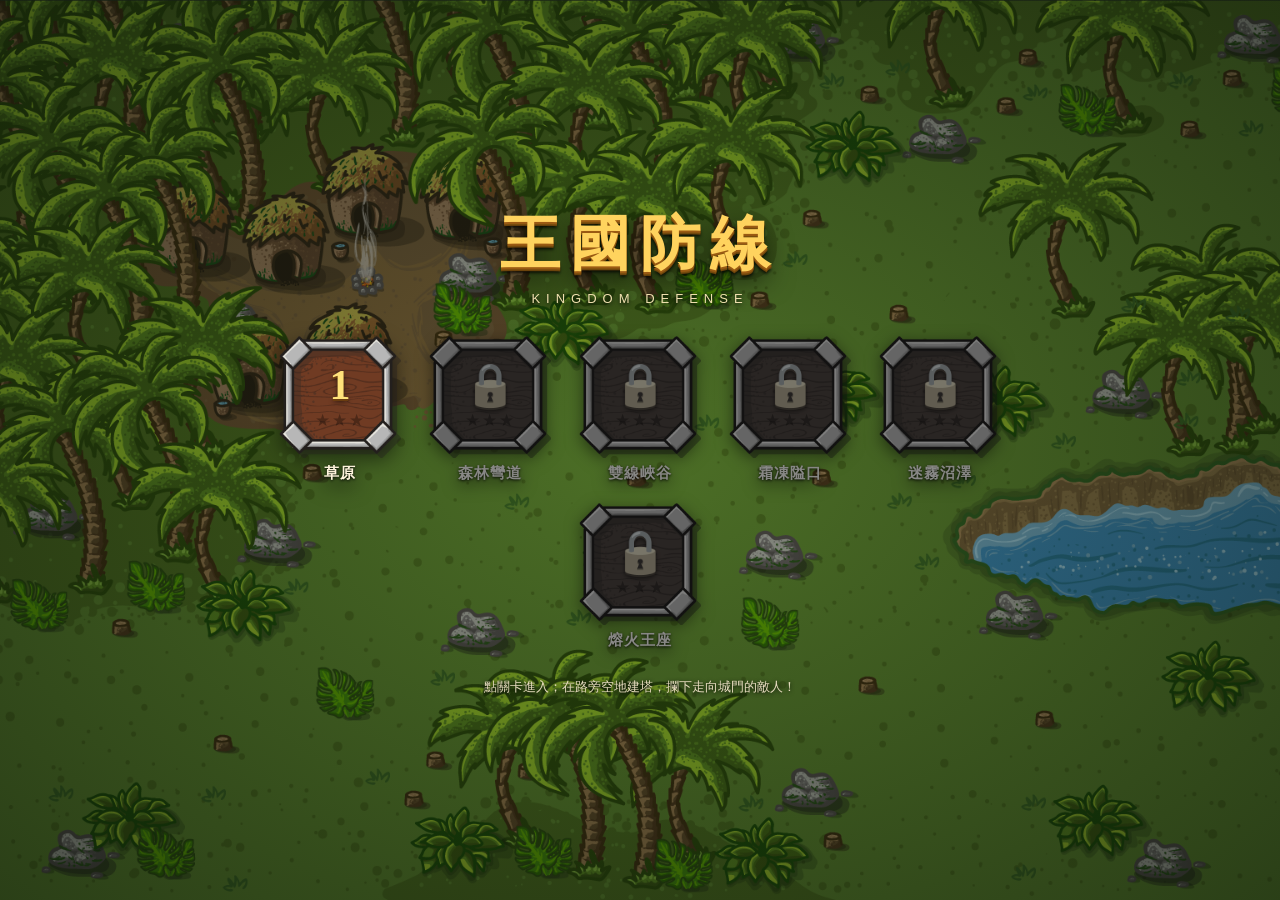
==== index.html @ ba7f2675 "King​dom Defense — playable web build" ====
<!DOCTYPE html>
<html lang="zh-Hant">
<head>
<meta charset="UTF-8">
<meta name="viewport" content="width=device-width, initial-scale=1, maximum-scale=1, user-scalable=no, viewport-fit=cover">
<meta name="apple-mobile-web-app-capable" content="yes">
<meta name="apple-mobile-web-app-status-bar-style" content="black-translucent">
<title>王國防線 Kingdom Defense</title>
<link rel="stylesheet" href="style.css?v=3">
</head>
<body>
<div id="app">

  <!-- 關卡選擇 -->
  <div id="screen-select" class="screen">
    <div class="select-scroll">
      <h1>王國防線</h1>
      <p class="subtitle">Kingdom Defense</p>
      <div id="level-cards"></div>
      <p class="hint">點關卡進入；在路旁空地建塔，攔下走向城門的敵人！</p>
    </div>
  </div>

  <!-- 遊戲畫面 -->
  <div id="screen-game" class="screen" hidden>
    <div id="hud">
      <button id="btn-back" class="hud-btn">‹ 選關</button>
      <span class="hud-item">❤️ <b id="hud-lives">20</b></span>
      <span class="hud-item">💰 <b id="hud-gold">0</b></span>
      <span class="hud-item">🌊 <b id="hud-wave">0/0</b></span>
      <span class="hud-spacer"></span>
      <button id="btn-call" class="hud-btn call" hidden>提前召喚 +<span id="call-bonus">0</span>💰</button>
      <button id="btn-speed" class="hud-btn">1x</button>
      <button id="btn-sound" class="hud-btn">🔊</button>
      <button id="btn-pause" class="hud-btn">⏸</button>
    </div>
    <div id="canvas-wrap">
      <canvas id="game-canvas"></canvas>
      <div id="overlay"></div>
    </div>
  </div>

</div>
<script type="module" src="src/main.js"></script>
</body>
</html>
---- style.css ----
* { margin: 0; padding: 0; box-sizing: border-box; -webkit-tap-highlight-color: transparent; }

html, body {
  height: 100%;
  background: #141a26;
  color: #f0e6d2;
  font-family: -apple-system, "PingFang TC", "Noto Sans TC", sans-serif;
  overflow: hidden;
  touch-action: manipulation;
  user-select: none;
  -webkit-user-select: none;
}

#app { height: 100%; display: flex; flex-direction: column; }
.screen { height: 100%; display: flex; flex-direction: column; }
.screen[hidden] { display: none; }

/* ---------- 關卡選擇（手繪叢林背景 + 木質按鈕）---------- */
#screen-select {
  position: relative;
  align-items: center; justify-content: center; padding: 0;
  background: #2c3a26 url('assets/gui/levels/bg.png') center/cover no-repeat;
  overflow: auto;
}
#screen-select::before {
  content: ''; position: absolute; inset: 0;
  background: radial-gradient(ellipse at center, rgba(10,16,10,.25) 0%, rgba(8,14,8,.62) 100%);
  pointer-events: none;
}
.select-scroll {
  position: relative; z-index: 1;
  width: 100%; min-height: 100%;
  display: flex; flex-direction: column; align-items: center; justify-content: center;
  gap: 6px; padding: 28px 16px;
}

#screen-select h1 {
  font-family: Georgia, "Songti TC", serif;
  font-size: clamp(38px, 7.5vw, 60px);
  letter-spacing: 10px;
  color: #ffd35e;
  text-shadow:
    0 2px 0 #9a5a13, 0 3px 0 #7a4e0f, 0 4px 0 #6a420c,
    0 6px 3px rgba(0,0,0,.7), 0 12px 26px rgba(0,0,0,.7);
}
.subtitle {
  color: #f0e0b0; letter-spacing: 6px; font-size: 13px;
  margin-bottom: 24px; text-transform: uppercase;
  text-shadow: 0 2px 4px rgba(0,0,0,.8);
}

#level-cards { display: flex; gap: 20px; flex-wrap: wrap; justify-content: center; max-width: 760px; }
.level-card {
  width: 130px; cursor: pointer;
  display: flex; flex-direction: column; align-items: center; gap: 6px;
  transition: transform .12s;
  filter: drop-shadow(0 6px 10px rgba(0,0,0,.55));
}
.level-card .pad {
  width: 122px; height: 122px;
  background: url('assets/gui/levels/btton_empty.png') center/100% 100% no-repeat;
  display: flex; flex-direction: column; align-items: center; justify-content: center; gap: 4px;
}
.level-card:hover { transform: translateY(-4px) scale(1.03); }
.level-card:active { transform: scale(.95); }
.level-card.locked { filter: grayscale(.85) brightness(.55) drop-shadow(0 4px 8px rgba(0,0,0,.5)); cursor: default; }
.level-card.locked:hover { transform: none; }
.level-card .num {
  font-family: Georgia, serif;
  font-size: 42px; font-weight: 800; color: #ffe27a; line-height: 1;
  text-shadow: 0 2px 0 #6a3d10, 0 3px 4px rgba(0,0,0,.6);
}
.level-card .stars { font-size: 17px; letter-spacing: 2px; color: #ffd35e; text-shadow: 0 0 8px rgba(255,211,94,.7), 0 1px 2px rgba(0,0,0,.8); }
.level-card .stars .off { color: rgba(0,0,0,.32); text-shadow: none; }
.level-card .name {
  font-size: 15px; letter-spacing: 1px; color: #fff4dd; font-weight: 600;
  text-shadow: 0 1px 3px rgba(0,0,0,.9);
}

.hint { color: #e8dcc0; font-size: 13px; margin-top: 22px; text-align: center; text-shadow: 0 1px 4px rgba(0,0,0,.9); }

/* ---------- HUD（深木橫條 + 羊皮籌碼）---------- */
#hud {
  display: flex; align-items: center; gap: 8px;
  padding: calc(6px + env(safe-area-inset-top)) 12px 7px;
  background:
    linear-gradient(rgba(255,255,255,.05), rgba(0,0,0,.25)),
    linear-gradient(#3d2c1c, #2a1d12);
  border-bottom: 2px solid #c79a3b;
  box-shadow: 0 3px 10px rgba(0,0,0,.5);
  font-size: 15px;
  flex-wrap: wrap;
}
.hud-item {
  background: rgba(0,0,0,.32);
  border: 1px solid rgba(255,211,94,.35);
  border-radius: 20px;
  padding: 3px 12px;
}
.hud-item b { color: #ffd35e; }
.hud-spacer { flex: 1; }
.hud-btn {
  background: linear-gradient(#8a6a3a, #6a4d26);
  color: #ffe9b0;
  border: 1.5px solid #c79a3b;
  border-radius: 9px;
  padding: 5px 13px;
  font-size: 14px; font-weight: 600;
  cursor: pointer;
  box-shadow: inset 0 1px 0 rgba(255,255,255,.25), 0 2px 5px rgba(0,0,0,.45);
}
.hud-btn:active { transform: translateY(1px); box-shadow: inset 0 1px 3px rgba(0,0,0,.4); }
.hud-btn.call {
  background: linear-gradient(#c79a3b, #97701f);
  color: #2a1d0a;
  animation: callPulse 1.1s ease-in-out infinite;
}
@keyframes callPulse {
  0%, 100% { box-shadow: 0 0 0 0 rgba(255,211,94,.55); }
  50% { box-shadow: 0 0 0 7px rgba(255,211,94,0); }
}

/* ---------- 遊戲畫布 ---------- */
#canvas-wrap {
  position: relative; flex: 1;
  display: flex; align-items: center; justify-content: center;
  overflow: hidden;
  background: radial-gradient(ellipse at center, #1d2840 0%, #101624 100%);
}
#game-canvas {
  display: block;
  border-radius: 8px;
  box-shadow: 0 0 0 3px #c79a3b, 0 0 0 5px #2a1d12, 0 14px 40px rgba(0,0,0,.6);
}
#overlay { position: absolute; inset: 0; pointer-events: none; }

/* ---------- 環形選單 ---------- */
.menu-btn {
  position: absolute; pointer-events: auto;
  width: 66px; height: 66px; margin: -33px 0 0 -33px;
  border-radius: 50%;
  border: 2px solid #ffd35e;
  background:
    radial-gradient(circle at 32% 26%, rgba(255,255,255,.28), rgba(255,255,255,0) 48%),
    linear-gradient(#8a6a3a, #5e3d22);
  color: #fff4dd;
  font-size: 10.5px; line-height: 1.25; font-weight: 600;
  cursor: pointer;
  display: flex; flex-direction: column; align-items: center; justify-content: center;
  box-shadow: inset 0 0 0 2px rgba(0,0,0,.3), 0 4px 12px rgba(0,0,0,.55);
  animation: menuPop .14s ease-out;
}
@keyframes menuPop {
  from { transform: scale(.5); opacity: 0; }
  to { transform: scale(1); opacity: 1; }
}
.menu-btn .icon { font-size: 21px; text-shadow: 0 2px 3px rgba(0,0,0,.5); }
.menu-btn .cost { color: #ffd35e; font-weight: 800; }
.menu-btn:disabled { filter: grayscale(.85) brightness(.65); }
.menu-btn.sell { border-color: #e0826e; }

/* ---------- 橫幅與結算 ---------- */
#banner {
  position: absolute; left: 50%; top: 16%; transform: translateX(-50%);
  background:
    linear-gradient(rgba(255,255,255,.06), rgba(0,0,0,.2)),
    linear-gradient(#3d2c1c, #2a1d12);
  border: 1.5px solid #c79a3b;
  border-radius: 10px;
  padding: 9px 26px; font-size: 17px; letter-spacing: 1px;
  box-shadow: 0 6px 18px rgba(0,0,0,.55);
  pointer-events: none;
  transition: opacity .4s; opacity: 0; white-space: nowrap;
}

.endcard {
  position: absolute; inset: 0;
  display: flex; flex-direction: column;
  align-items: center; justify-content: center; gap: 14px;
  background: rgba(8,11,18,.78);
  pointer-events: auto;
  animation: fadeIn .3s ease-out;
}
@keyframes fadeIn { from { opacity: 0; } to { opacity: 1; } }
.endcard .panel {
  display: flex; flex-direction: column; align-items: center; gap: 14px;
  padding: 30px 46px;
  background:
    linear-gradient(rgba(255,255,255,.05), rgba(0,0,0,.16)),
    linear-gradient(#4a3623, #332415);
  border: 2.5px solid #c79a3b;
  border-radius: 16px;
  box-shadow: inset 0 0 0 3px rgba(0,0,0,.35), inset 0 0 0 4.5px rgba(255,220,140,.22), 0 18px 50px rgba(0,0,0,.7);
  animation: panelPop .28s cubic-bezier(.34,1.5,.64,1);
}
@keyframes panelPop {
  from { transform: scale(.7) translateY(16px); opacity: 0; }
  to { transform: scale(1) translateY(0); opacity: 1; }
}
.endcard h2 {
  font-family: Georgia, "Songti TC", serif;
  font-size: 34px; letter-spacing: 4px;
  text-shadow: 0 3px 0 rgba(0,0,0,.55);
}
.endcard h2.win { color: #ffd35e; }
.endcard h2.lose { color: #d97f6e; }
.endcard .stars { font-size: 46px; letter-spacing: 8px; color: #ffd35e; }
.endcard .stars .s { animation: starPop .45s backwards; text-shadow: 0 0 16px rgba(255,211,94,.8), 0 3px 2px rgba(0,0,0,.6); }
.endcard .stars .s:nth-child(2) { animation-delay: .18s; }
.endcard .stars .s:nth-child(3) { animation-delay: .36s; }
.endcard .stars .off { color: rgba(255,255,255,.18); }
@keyframes starPop {
  from { transform: scale(2.2) rotate(18deg); opacity: 0; }
  to { transform: scale(1) rotate(0); opacity: 1; }
}
.endcard .row { display: flex; gap: 14px; }
.endcard button {
  background: linear-gradient(#8a6a3a, #6a4d26);
  color: #ffe9b0;
  border: 2px solid #c79a3b;
  border-radius: 10px;
  padding: 11px 26px; font-size: 16px; font-weight: 700; letter-spacing: 1px;
  cursor: pointer;
  box-shadow: inset 0 1px 0 rgba(255,255,255,.25), 0 3px 8px rgba(0,0,0,.5);
}
.endcard button:active { transform: translateY(1px); }
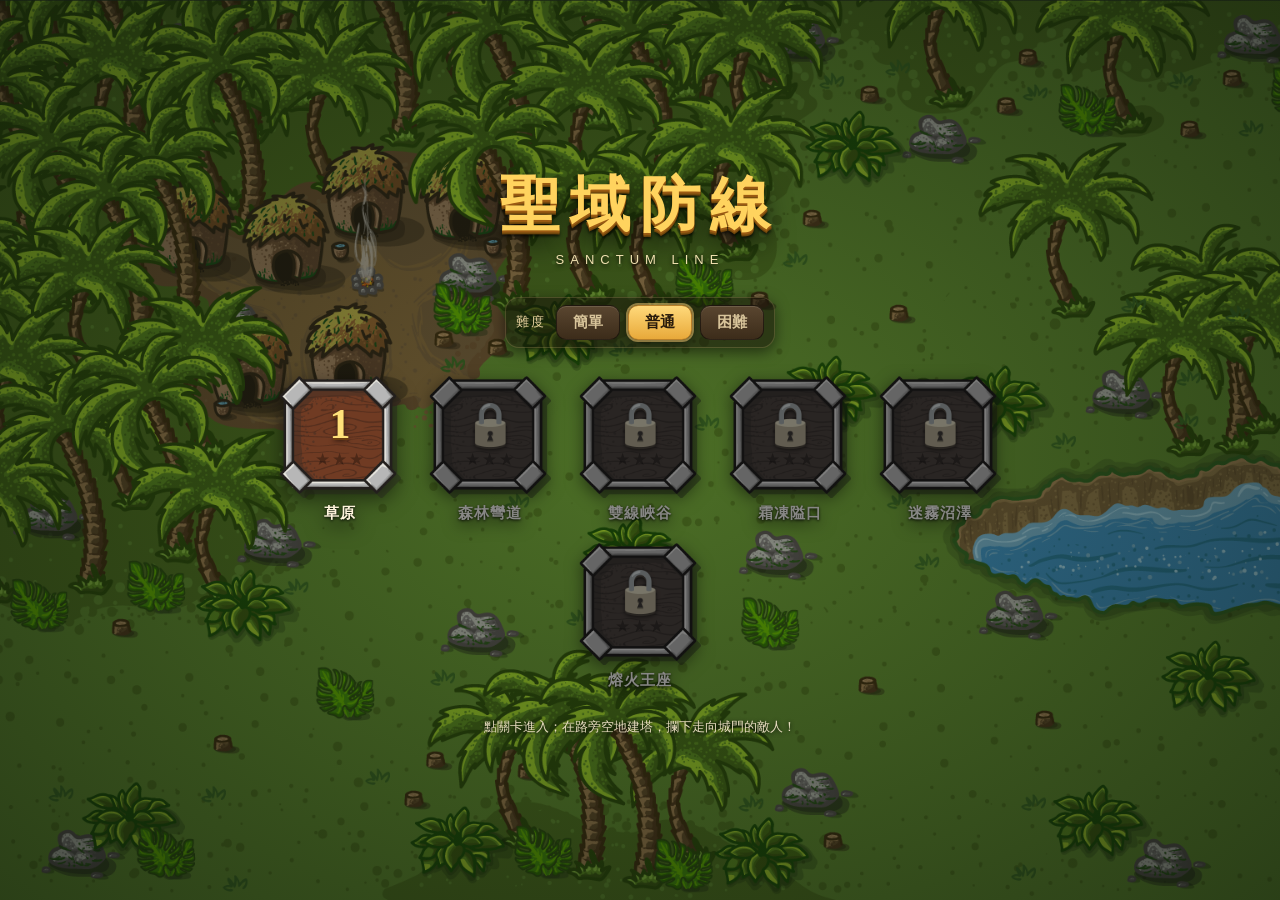
==== commit c4defc37: "rename to 聖域防線 Sanctum Line + add difficulty selector (easy/normal/hard)" ====
--- a/index.html
+++ b/index.html
@@ -5,8 +5,8 @@
 <meta name="viewport" content="width=device-width, initial-scale=1, maximum-scale=1, user-scalable=no, viewport-fit=cover">
 <meta name="apple-mobile-web-app-capable" content="yes">
 <meta name="apple-mobile-web-app-status-bar-style" content="black-translucent">
-<title>王國防線 Kingdom Defense</title>
-<link rel="stylesheet" href="style.css?v=3">
+<title>聖域防線 Sanctum Line</title>
+<link rel="stylesheet" href="style.css?v=4">
 </head>
 <body>
 <div id="app">
@@ -14,8 +14,14 @@
   <!-- 關卡選擇 -->
   <div id="screen-select" class="screen">
     <div class="select-scroll">
-      <h1>王國防線</h1>
-      <p class="subtitle">Kingdom Defense</p>
+      <h1>聖域防線</h1>
+      <p class="subtitle">Sanctum Line</p>
+      <div id="difficulty" class="difficulty">
+        <span class="diff-label">難度</span>
+        <button class="diff-btn" data-diff="easy">簡單</button>
+        <button class="diff-btn" data-diff="normal">普通</button>
+        <button class="diff-btn" data-diff="hard">困難</button>
+      </div>
       <div id="level-cards"></div>
       <p class="hint">點關卡進入；在路旁空地建塔，攔下走向城門的敵人！</p>
     </div>
--- a/style.css
+++ b/style.css
@@ -47,6 +47,26 @@
   color: #f0e0b0; letter-spacing: 6px; font-size: 13px;
   margin-bottom: 24px; text-transform: uppercase;
   text-shadow: 0 2px 4px rgba(0,0,0,.8);
+}
+
+.difficulty {
+  display: flex; align-items: center; gap: 8px; margin-bottom: 22px;
+  padding: 7px 10px; border-radius: 14px;
+  background: rgba(20,14,8,.5); border: 1px solid rgba(255,220,150,.18);
+  box-shadow: 0 4px 14px rgba(0,0,0,.5);
+}
+.diff-label { color: #e8d3a0; font-size: 13px; letter-spacing: 2px; margin-right: 2px; }
+.diff-btn {
+  font: inherit; font-size: 15px; font-weight: 700; color: #d8c49a;
+  padding: 7px 16px; border-radius: 10px; cursor: pointer;
+  background: linear-gradient(#5a4630, #3c2c1a);
+  border: 1px solid rgba(0,0,0,.5); box-shadow: inset 0 1px 0 rgba(255,255,255,.12);
+  transition: transform .1s, filter .1s;
+}
+.diff-btn:active { transform: scale(.95); }
+.diff-btn.on {
+  color: #2a1c0c; background: linear-gradient(#ffd97a, #e8a93a);
+  border-color: #b9802a; box-shadow: 0 0 0 2px rgba(255,210,120,.5), 0 3px 8px rgba(0,0,0,.5);
 }
 
 #level-cards { display: flex; gap: 20px; flex-wrap: wrap; justify-content: center; max-width: 760px; }
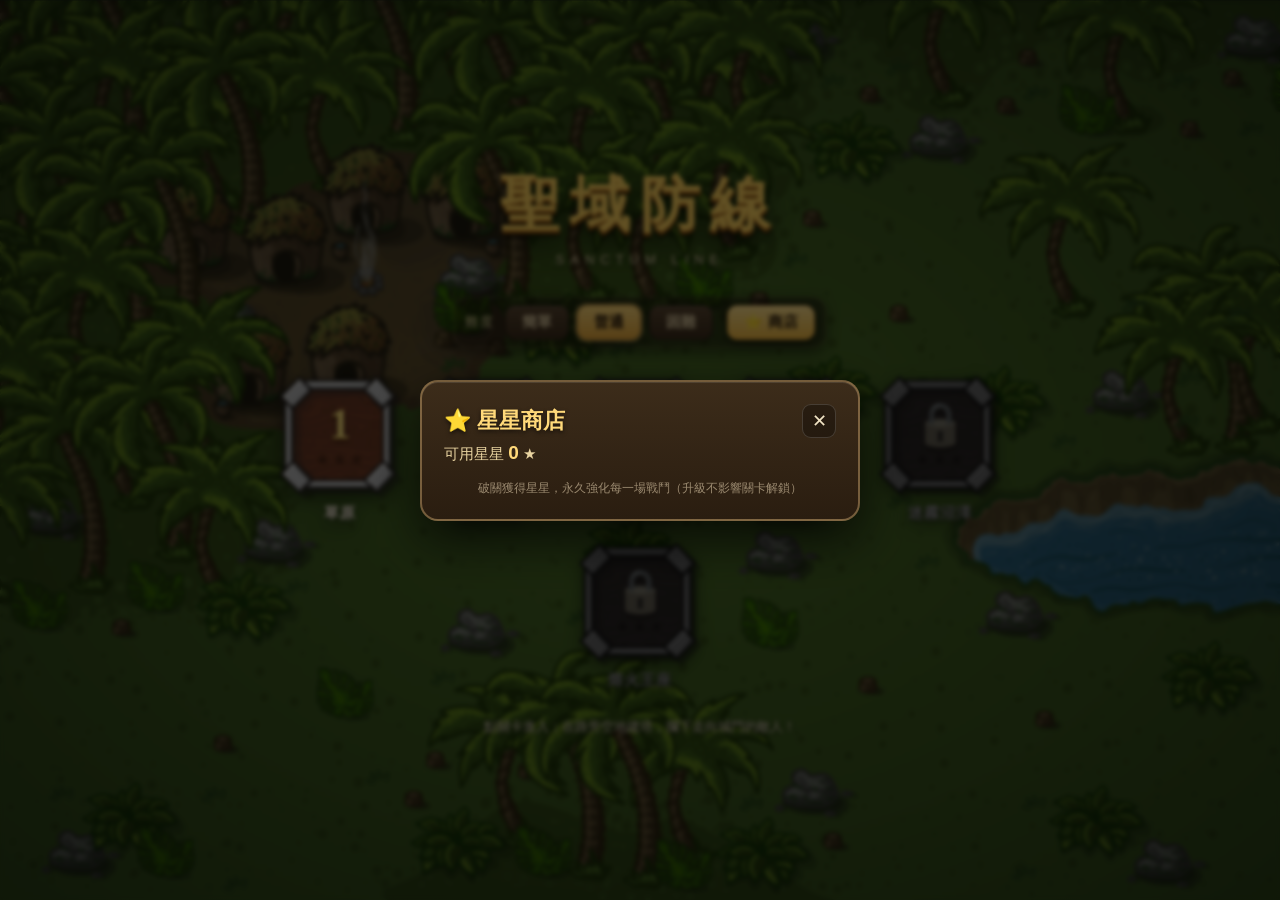
==== commit fd6f68f9: "add star shop: permanent upgrades (start gold / tower damage / start lives)" ====
--- a/index.html
+++ b/index.html
@@ -6,7 +6,7 @@
 <meta name="apple-mobile-web-app-capable" content="yes">
 <meta name="apple-mobile-web-app-status-bar-style" content="black-translucent">
 <title>聖域防線 Sanctum Line</title>
-<link rel="stylesheet" href="style.css?v=4">
+<link rel="stylesheet" href="style.css?v=5">
 </head>
 <body>
 <div id="app">
@@ -21,9 +21,23 @@
         <button class="diff-btn" data-diff="easy">簡單</button>
         <button class="diff-btn" data-diff="normal">普通</button>
         <button class="diff-btn" data-diff="hard">困難</button>
+        <button id="btn-shop" class="shop-open">⭐ 商店</button>
       </div>
       <div id="level-cards"></div>
       <p class="hint">點關卡進入；在路旁空地建塔，攔下走向城門的敵人！</p>
+    </div>
+
+    <!-- 星星商店 -->
+    <div id="shop" class="shop-modal" hidden>
+      <div class="shop-panel">
+        <div class="shop-head">
+          <span class="shop-title">⭐ 星星商店</span>
+          <button id="shop-close" class="shop-close">✕</button>
+        </div>
+        <p class="shop-stars">可用星星 <b id="shop-avail">0</b> ★</p>
+        <div id="shop-items"></div>
+        <p class="shop-hint">破關獲得星星，永久強化每一場戰鬥（升級不影響關卡解鎖）</p>
+      </div>
     </div>
   </div>
 
--- a/style.css
+++ b/style.css
@@ -68,6 +68,55 @@
   color: #2a1c0c; background: linear-gradient(#ffd97a, #e8a93a);
   border-color: #b9802a; box-shadow: 0 0 0 2px rgba(255,210,120,.5), 0 3px 8px rgba(0,0,0,.5);
 }
+
+.shop-open {
+  font: inherit; font-size: 15px; font-weight: 700; color: #2a1c0c;
+  padding: 7px 16px; border-radius: 10px; cursor: pointer; margin-left: 6px;
+  background: linear-gradient(#ffe08a, #f0b840);
+  border: 1px solid #b9802a; box-shadow: inset 0 1px 0 rgba(255,255,255,.35), 0 3px 8px rgba(0,0,0,.5);
+}
+.shop-open:active { transform: scale(.95); }
+
+.shop-modal {
+  position: fixed; inset: 0; z-index: 50; display: flex; align-items: center; justify-content: center;
+  background: rgba(0,0,0,.62); backdrop-filter: blur(2px);
+}
+.shop-panel {
+  width: min(440px, 90vw); padding: 22px;
+  border-radius: 18px; color: #f0e3c4;
+  background: linear-gradient(#3c2c1a, #2a1d10);
+  border: 2px solid rgba(255,210,140,.35);
+  box-shadow: 0 18px 50px rgba(0,0,0,.7), inset 0 1px 0 rgba(255,255,255,.1);
+}
+.shop-head { display: flex; align-items: center; justify-content: space-between; margin-bottom: 4px; }
+.shop-title { font-size: 22px; font-weight: 800; color: #ffd97a; text-shadow: 0 2px 4px rgba(0,0,0,.6); }
+.shop-close {
+  width: 34px; height: 34px; border-radius: 9px; cursor: pointer; font-size: 18px; color: #f0e3c4;
+  background: rgba(0,0,0,.3); border: 1px solid rgba(255,255,255,.15);
+}
+.shop-stars { font-size: 15px; margin: 4px 0 16px; color: #e8d3a0; }
+.shop-stars b { color: #ffd97a; font-size: 19px; }
+.shop-item {
+  display: flex; align-items: center; gap: 12px; padding: 12px;
+  border-radius: 12px; margin-bottom: 10px;
+  background: rgba(0,0,0,.28); border: 1px solid rgba(255,255,255,.08);
+}
+.shop-ic { font-size: 26px; width: 36px; text-align: center; }
+.shop-info { flex: 1; min-width: 0; }
+.shop-name { font-size: 16px; font-weight: 700; color: #ffe9c0; }
+.shop-eff { font-size: 12px; font-weight: 400; color: #b9a888; }
+.shop-pips { display: flex; gap: 5px; margin-top: 6px; }
+.pip { width: 22px; height: 7px; border-radius: 4px; background: rgba(255,255,255,.16); }
+.pip.on { background: linear-gradient(#ffe08a, #f0b840); box-shadow: 0 0 5px rgba(255,200,100,.6); }
+.shop-buy {
+  font: inherit; font-size: 15px; font-weight: 700; color: #2a1c0c; cursor: pointer;
+  padding: 9px 14px; border-radius: 10px; white-space: nowrap;
+  background: linear-gradient(#ffe08a, #f0b840); border: 1px solid #b9802a;
+  box-shadow: inset 0 1px 0 rgba(255,255,255,.35);
+}
+.shop-buy:disabled { filter: grayscale(.8) brightness(.7); cursor: not-allowed; }
+.shop-max { font-size: 13px; color: #8fcf6a; font-weight: 700; white-space: nowrap; }
+.shop-hint { font-size: 12px; color: #9b8a70; margin-top: 6px; text-align: center; }
 
 #level-cards { display: flex; gap: 20px; flex-wrap: wrap; justify-content: center; max-width: 760px; }
 .level-card {
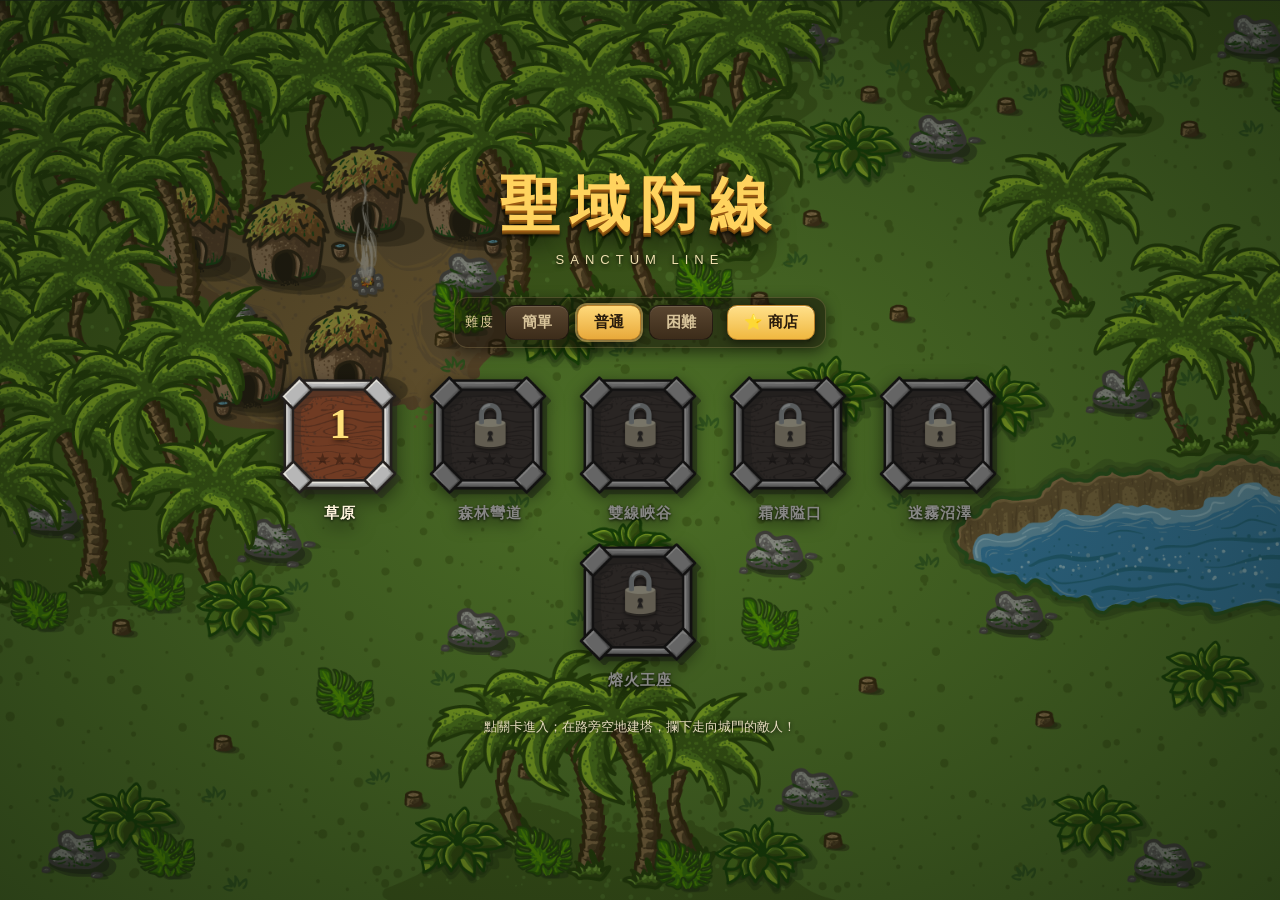
==== commit 2b53cfa1: "fix: shop modal stuck open (CSS display overrode [hidden]) + null-guard new UI wiring against cache " ====
--- a/index.html
+++ b/index.html
@@ -6,7 +6,7 @@
 <meta name="apple-mobile-web-app-capable" content="yes">
 <meta name="apple-mobile-web-app-status-bar-style" content="black-translucent">
 <title>聖域防線 Sanctum Line</title>
-<link rel="stylesheet" href="style.css?v=5">
+<link rel="stylesheet" href="style.css?v=6">
 </head>
 <body>
 <div id="app">
--- a/style.css
+++ b/style.css
@@ -81,6 +81,8 @@
   position: fixed; inset: 0; z-index: 50; display: flex; align-items: center; justify-content: center;
   background: rgba(0,0,0,.62); backdrop-filter: blur(2px);
 }
+/* hidden 屬性必須蓋過上面的 display:flex，否則商店關不掉 */
+.shop-modal[hidden] { display: none !important; }
 .shop-panel {
   width: min(440px, 90vw); padding: 22px;
   border-radius: 18px; color: #f0e3c4;
